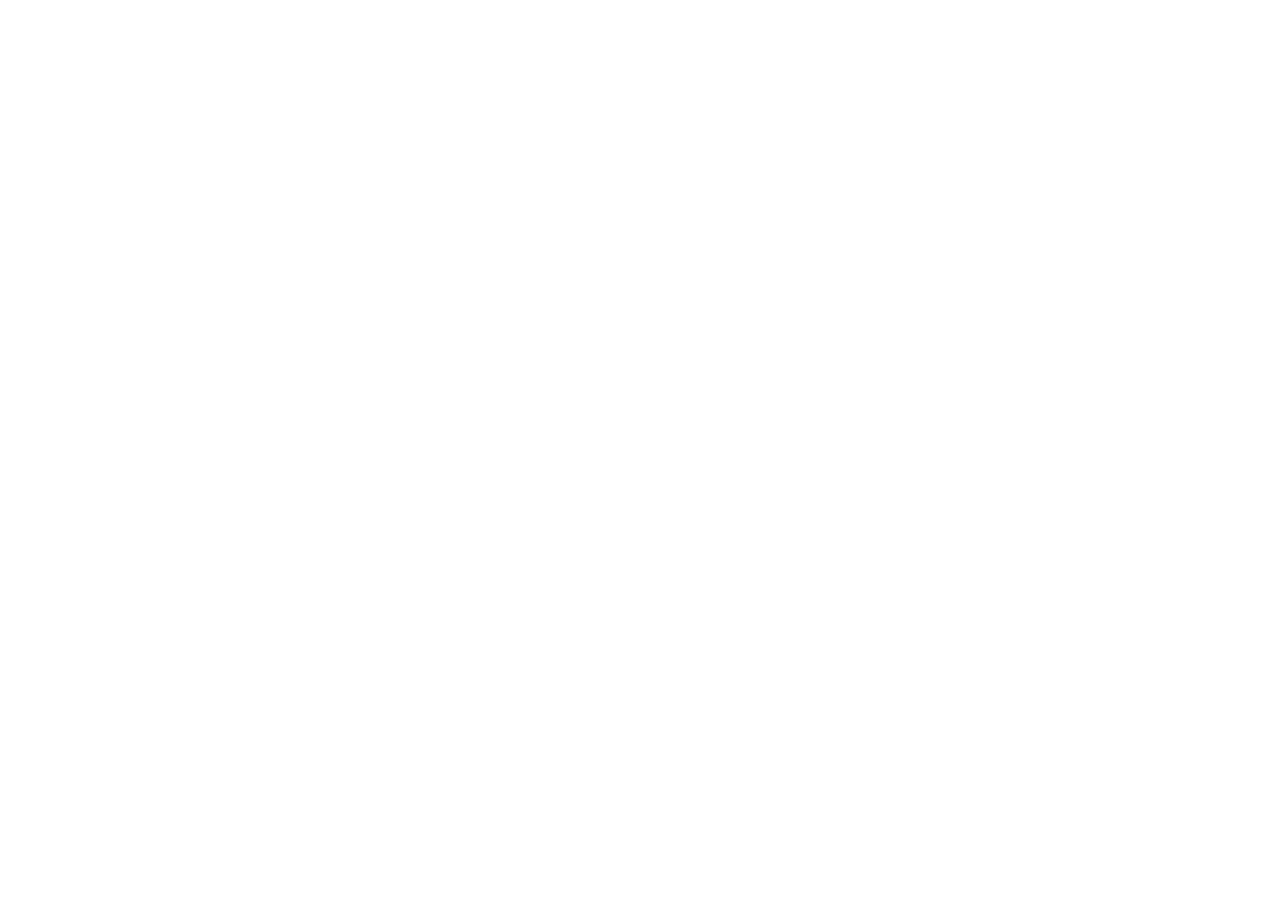
==== work.html @ 1906bca0 "Navbar" ====
<!DOCTYPE html>
<html lang="en">
<head>
    <meta charset="UTF-8">
    <meta name="viewport" content="width=device-width, initial-scale=1.0">
    <link rel="stylesheet" href="./style.css">
    <title>Document</title>
</head>
<body>
    
</body>
</html>
---- style.css ----
body, html {
    margin: 0px;
    padding 0; 
    text-align: center;
    max-width: 1440px;
    min-width: 320px;
    margin-left: auto;
    margin-right: auto;
}


nav {
    display: flex;
    flex-direction: row;
    justify-content: space-between;
    background-color: white;
    align-items: center;
    align-self: stretch;
}

nav div {
    font-size: 24px;
    margin: 32px;
    color: black;
    font-family: Inter ;
}

nav section {
    display: flex;
}

a {
    color: rgb(0, 0, 0);
    text-decoration: none;
  }


h1 {
    font-size: 36px;
    font-family: inter;

}

h2 {
    padding: 64px 64px 0px 64px;
    font-family: inter;
    font-weight: 400;
    text-align: center;
    line-height: 32px;
    color: rgb(136, 136, 136);
}
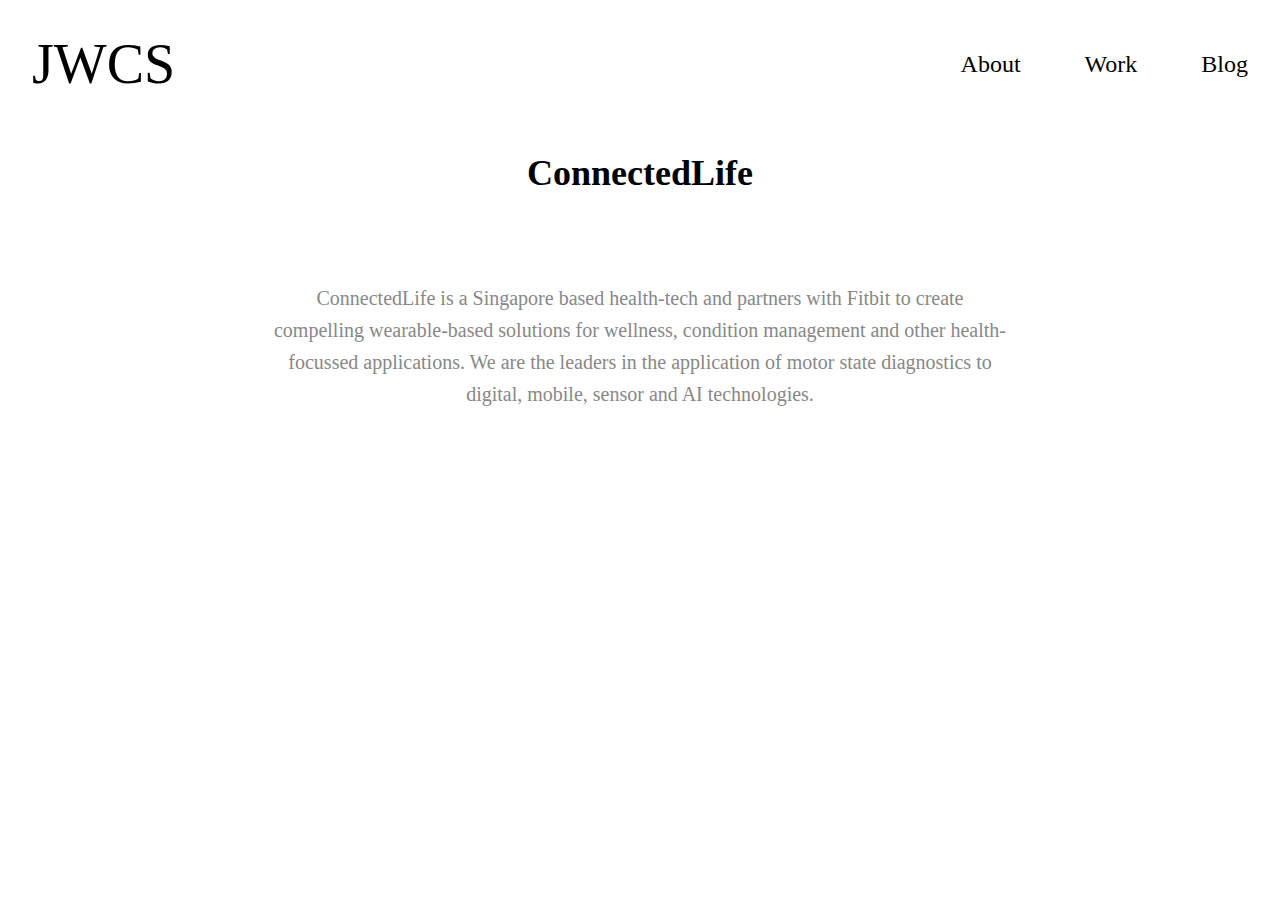
==== commit d55700c6: "About page" ====
--- a/work.html
+++ b/work.html
@@ -4,9 +4,23 @@
     <meta charset="UTF-8">
     <meta name="viewport" content="width=device-width, initial-scale=1.0">
     <link rel="stylesheet" href="./style.css">
-    <title>Document</title>
+    <title>Project 1</title>
 </head>
 <body>
+    <nav>
+        <div class="logo-type"> JWCS</div> 
+        <section>
+        <div><a href="index.html" target="_blank">About</a></div>
+        <div><a href="work.html" target="_blank">Work</a></div>
+        <div><a href="blog.html" target="_blank">Blog</a></div>
+        </section>
+    </nav>
+    <header>
+        <div class="work" >
+        <h1>ConnectedLife</h1>
+        <h2>ConnectedLife is a Singapore based health-tech and partners with Fitbit to create compelling wearable-based solutions for wellness, condition management and other health-focussed applications. We are the leaders in the application of motor state diagnostics to digital, mobile, sensor and AI technologies.</h2>
+        </div>
+    </header>
     
 </body>
 </html>--- a/style.css
+++ b/style.css
@@ -1,11 +1,12 @@
 body, html {
     margin: 0px;
-    padding 0; 
+    padding: 0px;
     text-align: center;
     max-width: 1440px;
     min-width: 320px;
     margin-left: auto;
     margin-right: auto;
+    height: 100vh
 }
 
 
@@ -22,7 +23,13 @@
     font-size: 24px;
     margin: 32px;
     color: black;
-    font-family: Inter ;
+    font-family: Inter;
+}
+
+.logo-type {
+    font-family: inria san serif;
+    font-size: 56px;
+    font-weight: 200;
 }
 
 nav section {
@@ -44,10 +51,44 @@
 h2 {
     padding: 64px 64px 0px 64px;
     font-family: inter;
+    font-size: 20px;
     font-weight: 400;
     text-align: center;
     line-height: 32px;
     color: rgb(136, 136, 136);
 }
 
+/*class About Page*/
 
+.praise-from-peers {
+    max-width: 863px;
+    margin-left: auto;
+    margin-right: auto;
+}
+
+
+.circular--square { 
+    max-height: 48px;
+    max-width: 48px;
+    border-radius: 80%;
+    font-family: inter;
+}
+
+
+/*class Work Page*/
+
+.work {
+    max-width: 863px;
+    margin-left: auto;
+    margin-right: auto;
+}
+
+.profile-image {
+    display: flex;
+    align-items: center;
+    flex-direction: column;
+    justify-content: space-between;
+    color: rgb(136, 136, 136);
+    font-size: 16px;
+    font-family: inter;
+}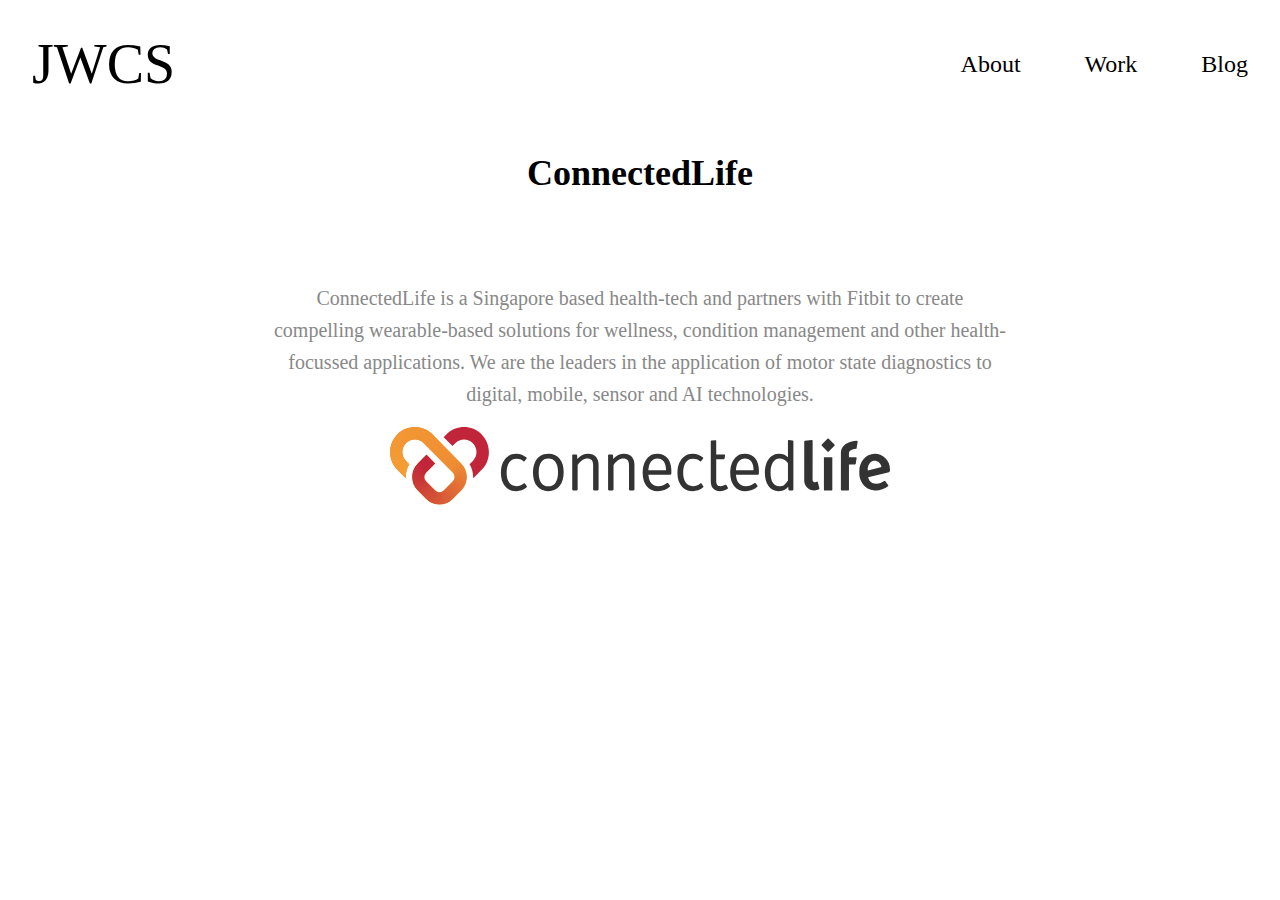
==== commit 22622f87: "work page" ====
--- a/work.html
+++ b/work.html
@@ -20,6 +20,10 @@
         <h1>ConnectedLife</h1>
         <h2>ConnectedLife is a Singapore based health-tech and partners with Fitbit to create compelling wearable-based solutions for wellness, condition management and other health-focussed applications. We are the leaders in the application of motor state diagnostics to digital, mobile, sensor and AI technologies.</h2>
         </div>
+        <Section>
+            <div><img src="colife-logo-horizontal-light.svg"></div>
+        </Section>
+    
     </header>
     
 </body>
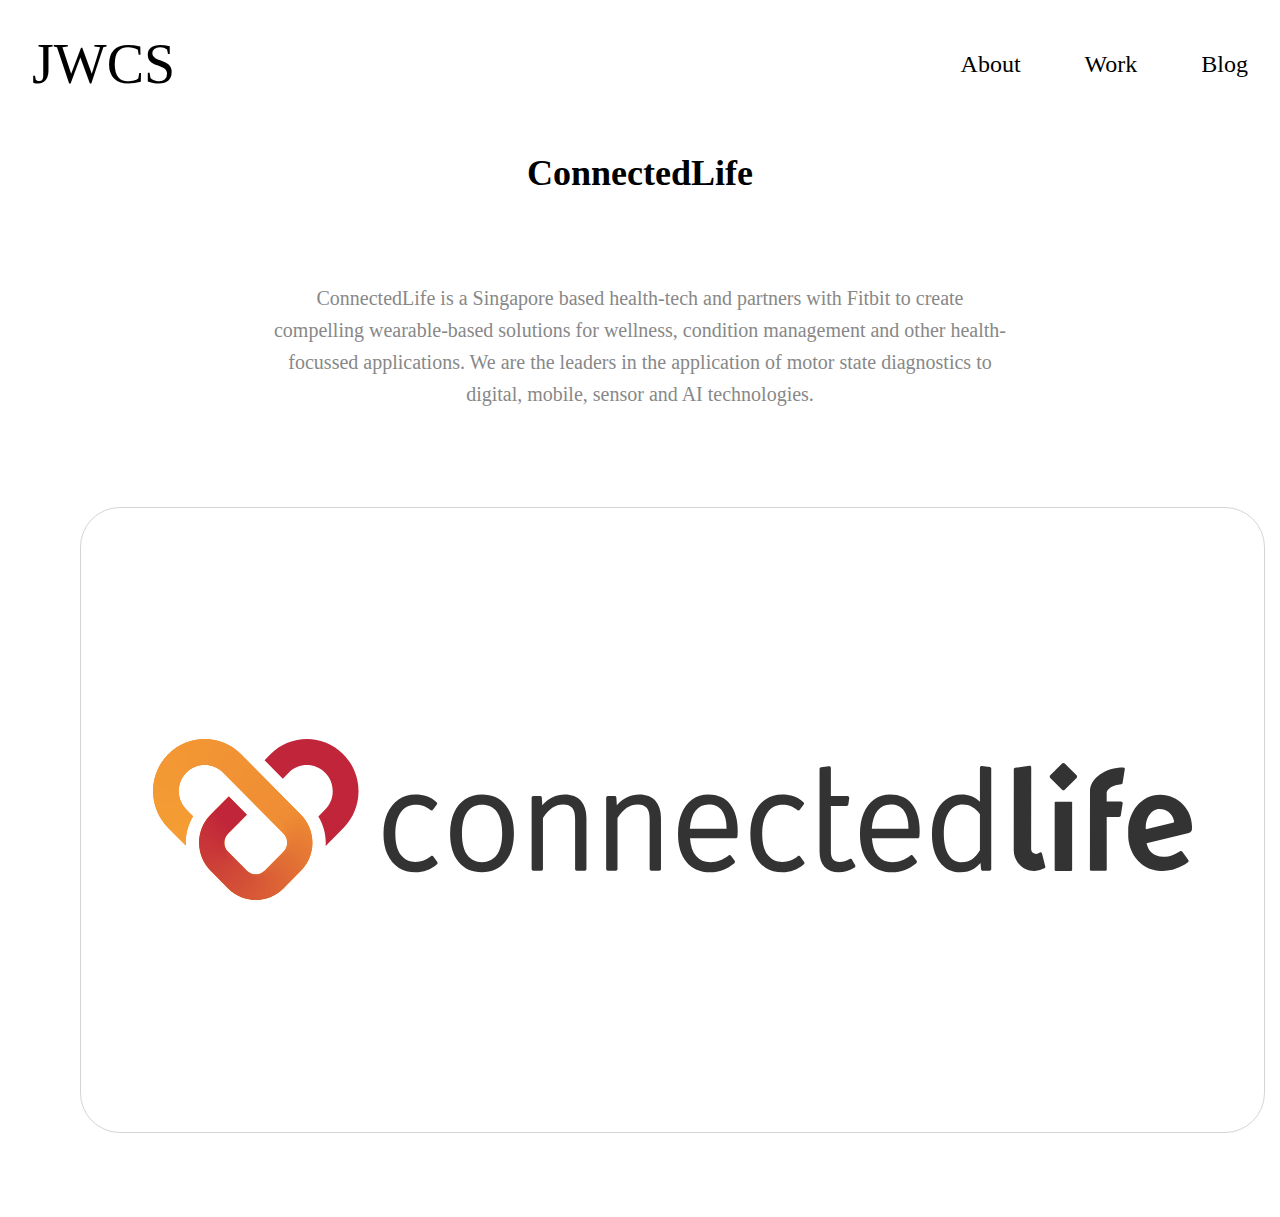
==== commit 86a99128: "about page" ====
--- a/work.html
+++ b/work.html
@@ -20,7 +20,7 @@
         <h1>ConnectedLife</h1>
         <h2>ConnectedLife is a Singapore based health-tech and partners with Fitbit to create compelling wearable-based solutions for wellness, condition management and other health-focussed applications. We are the leaders in the application of motor state diagnostics to digital, mobile, sensor and AI technologies.</h2>
         </div>
-        <Section>
+        <Section class="project logo">
             <div><img src="colife-logo-horizontal-light.svg"></div>
         </Section>
     
--- a/style.css
+++ b/style.css
@@ -58,7 +58,7 @@
     color: rgb(136, 136, 136);
 }
 
-/*class About Page*/
+/* About Page*/
 
 .praise-from-peers {
     max-width: 863px;
@@ -74,8 +74,17 @@
     font-family: inter;
 }
 
+.profile-image {
+    display: flex;
+    align-items: center;
+    flex-direction: column;
+    justify-content: space-between;
+    color: rgb(136, 136, 136);
+    font-size: 20px;
+    font-family: inter;
+}
 
-/*class Work Page*/
+/* Work Page*/
 
 .work {
     max-width: 863px;
@@ -83,12 +92,14 @@
     margin-right: auto;
 }
 
-.profile-image {
-    display: flex;
-    align-items: center;
-    flex-direction: column;
-    justify-content: space-between;
-    color: rgb(136, 136, 136);
-    font-size: 16px;
-    font-family: inter;
+
+img {
+    border: 10px;
+    color: black;
+    border: 1px solid #D5D5D5;
+    border-radius: 40px;
+    margin: 80px;
+    padding: 72px;
+    height: 480px;
+    width: 1039px;
 }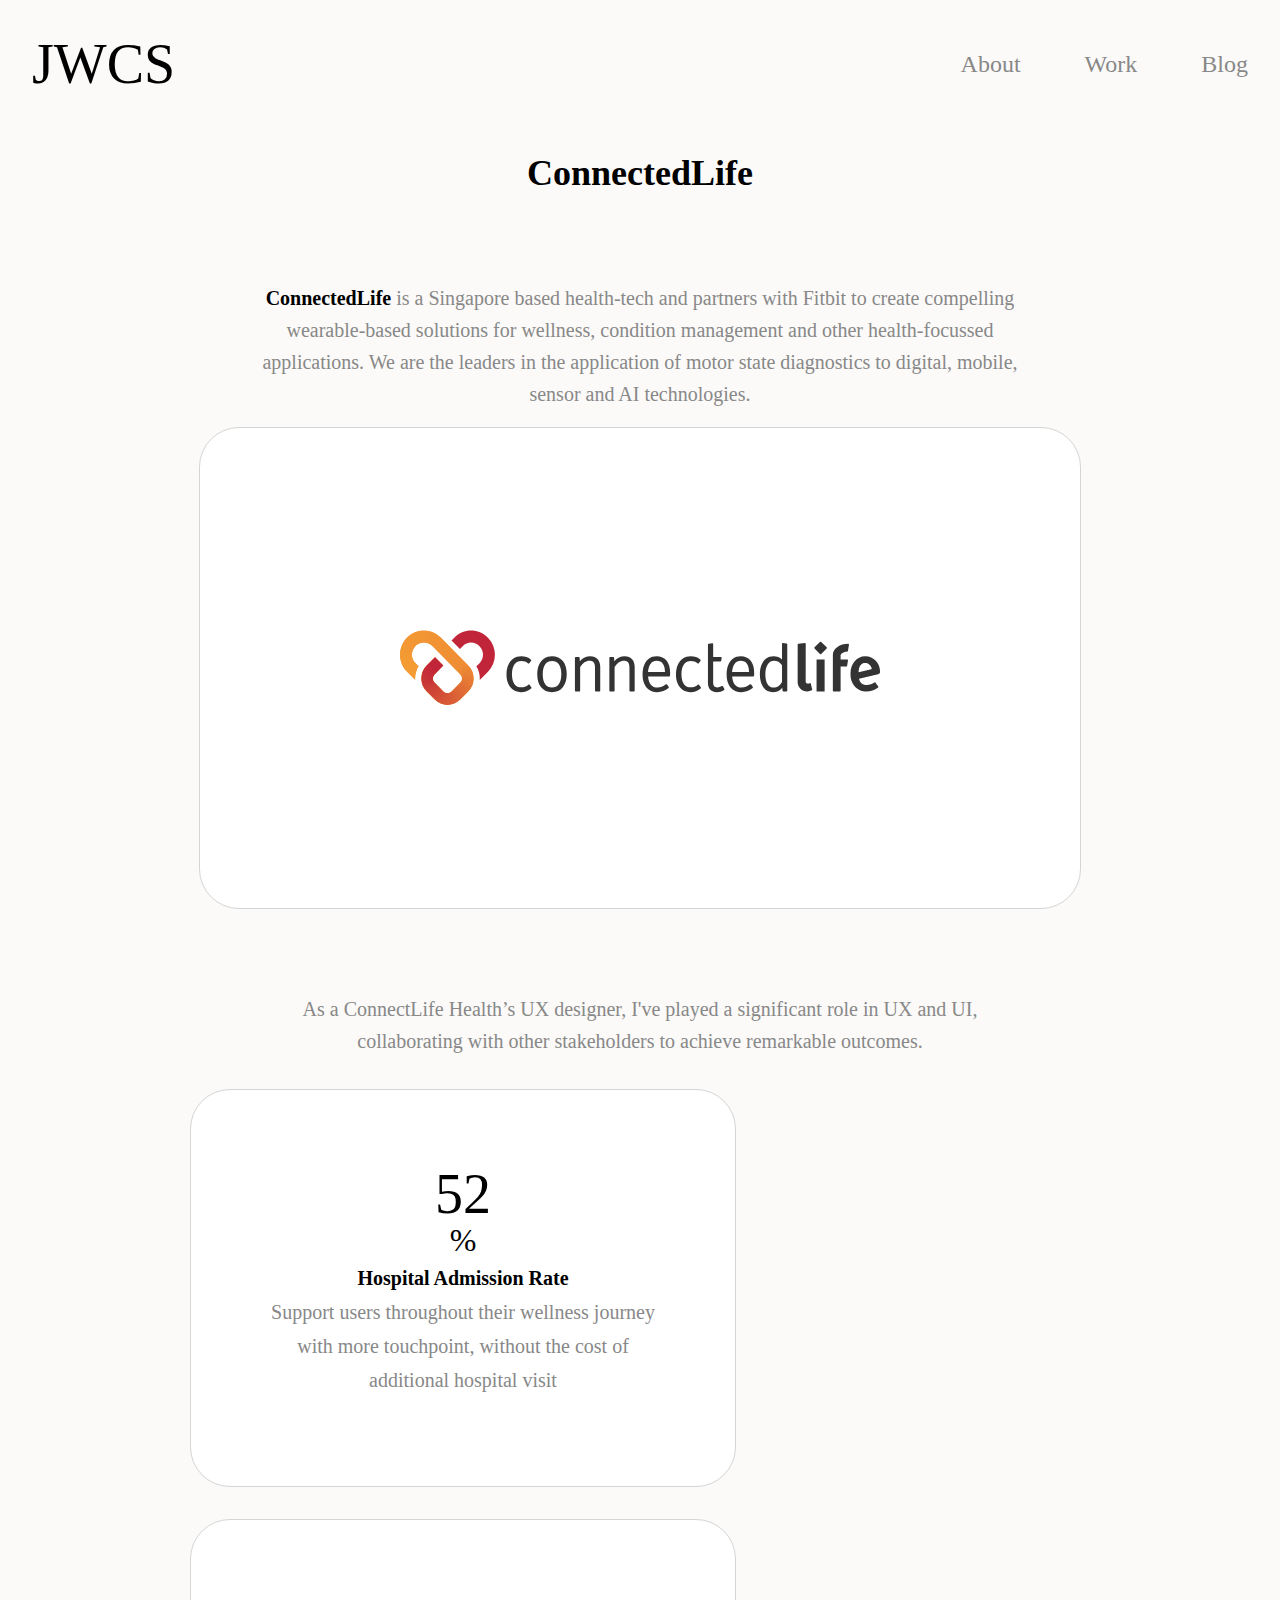
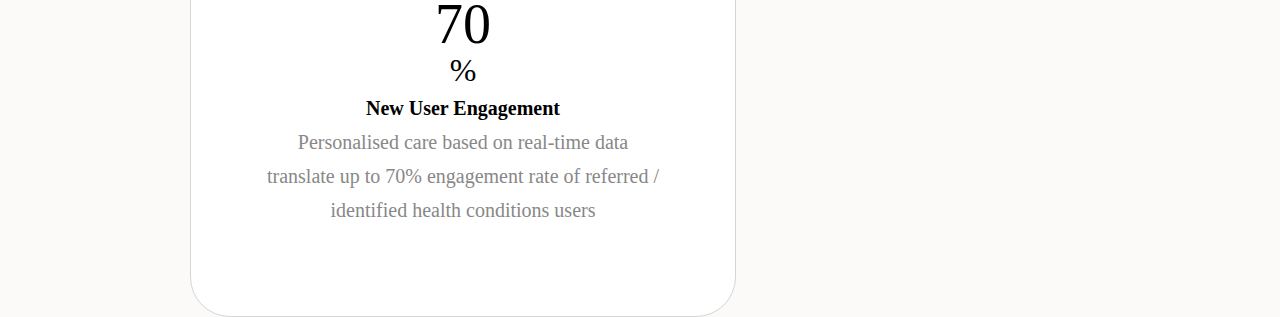
==== commit 16e5964e: "work page" ====
--- a/work.html
+++ b/work.html
@@ -10,20 +10,46 @@
     <nav>
         <div class="logo-type"> JWCS</div> 
         <section>
-        <div><a href="index.html" target="_blank">About</a></div>
-        <div><a href="work.html" target="_blank">Work</a></div>
-        <div><a href="blog.html" target="_blank">Blog</a></div>
+        <div><a href="index.html" target="_parent">About</a></div>
+        <div><a href="work.html" target="_parent">Work</a></div>
+        <div><a href="blog.html" target="_parent">Blog</a></div>
         </section>
     </nav>
     <header>
         <div class="work" >
         <h1>ConnectedLife</h1>
-        <h2>ConnectedLife is a Singapore based health-tech and partners with Fitbit to create compelling wearable-based solutions for wellness, condition management and other health-focussed applications. We are the leaders in the application of motor state diagnostics to digital, mobile, sensor and AI technologies.</h2>
-        </div>
+        <h2><span class="companyname">ConnectedLife</span> is a Singapore based health-tech and partners with Fitbit to create compelling wearable-based solutions for wellness, condition management and other health-focussed applications. We are the leaders in the application of motor state diagnostics to digital, mobile, sensor and AI technologies.</h2>
         <Section class="project logo">
             <div><img src="colife-logo-horizontal-light.svg"></div>
         </Section>
-    
+            <h2>As a ConnectLife Health’s UX designer, I've played a significant role in UX and UI, collaborating with other stakeholders to achieve remarkable outcomes.</h2>
+        <section class="about-page-metric">
+        <div class="my-table">  
+            <div class="my-cell"><span class="number">52</span></div> 
+            <div class="my-cell"><span class="symbol">%</span></div>
+            <div class="metric-1">  
+            <div class="content"><span class="title">Hospital Admission Rate</span>
+            </div> 
+            <div class="content">
+                <span class="body">Support users throughout their wellness journey with more touchpoint, without the cost of additional hospital visit</span></div>
+        </div>
+        </section>
+        <section class="about-page-metric">
+            <div class="my-table">  
+                <div class="my-cell"><span class="number">70</span></div> 
+                <div class="my-cell"><span class="symbol">%</span></div>
+                <div class="metric-1">  
+                <div class="content"><span class="title">New User Engagement</span>
+                </div> 
+                <div class="content">
+                    <span class="body">Personalised care based on real-time data translate up to 70% engagement rate of referred / identified health conditions users</span></div>
+            </div>
+            </section>
+        </div>
+        </div>
+
+
+        
     </header>
     
 </body>
--- a/style.css
+++ b/style.css
@@ -6,7 +6,8 @@
     min-width: 320px;
     margin-left: auto;
     margin-right: auto;
-    height: 100vh
+    height: 100vh;
+    background-color: #FBFAF8;
 }
 
 
@@ -14,21 +15,22 @@
     display: flex;
     flex-direction: row;
     justify-content: space-between;
-    background-color: white;
+    background-color: #FBFAF8;
     align-items: center;
     align-self: stretch;
 }
 
 nav div {
     font-size: 24px;
+    color: #888888;
     margin: 32px;
-    color: black;
     font-family: Inter;
 }
 
 .logo-type {
     font-family: inria san serif;
     font-size: 56px;
+    color: black;
     font-weight: 200;
 }
 
@@ -36,16 +38,24 @@
     display: flex;
 }
 
+
 a {
-    color: rgb(0, 0, 0);
+    color: #888888;
     text-decoration: none;
   }
 
+  a:active { 
+    color: black
+}
+
+  a:hover {
+    color: black;
+    text-decoration: none;
+  }
 
 h1 {
     font-size: 36px;
     font-family: inter;
-
 }
 
 h2 {
@@ -87,19 +97,69 @@
 /* Work Page*/
 
 .work {
-    max-width: 863px;
+    max-width: 900px;
     margin-left: auto;
     margin-right: auto;
 }
 
+.companyname {
+    font-size: 20px;
+    font-weight: bold;
+    font-family: inter;
+    color: black;
+    text-align: center
+    vertical-align: text-bottom;
+}
 
 img {
     border: 10px;
     color: black;
     border: 1px solid #D5D5D5;
     border-radius: 40px;
-    margin: 80px;
-    padding: 72px;
+    padding-inline: 200px;
     height: 480px;
-    width: 1039px;
-}+    width: 480px;
+    align-items: center;
+    background-color: #ffffff;
+    margin-left: auto;
+    margin-right: auto;
+
+}
+
+
+
+.number{
+    font-size: 56px;
+}
+
+.symbol {
+    font-size: 32px;
+}
+
+
+.title {
+    font-size: 20px;
+    font-weight: bold;
+    font-family: inter;
+
+}
+
+.body {
+    font-size: 20px;
+    font-family: inter;
+    color: rgb(136, 136, 136);
+    line-height: 32px;
+}
+
+
+.about-page-metric {
+    margin-top: 32px;
+    padding: 88px 72px;
+    max-width: 400px;
+    color: black;
+    border: 1px solid #D5D5D5;
+    border-radius: 40px;
+    background-color: #ffffff;
+    line-height: 32px;
+}
+
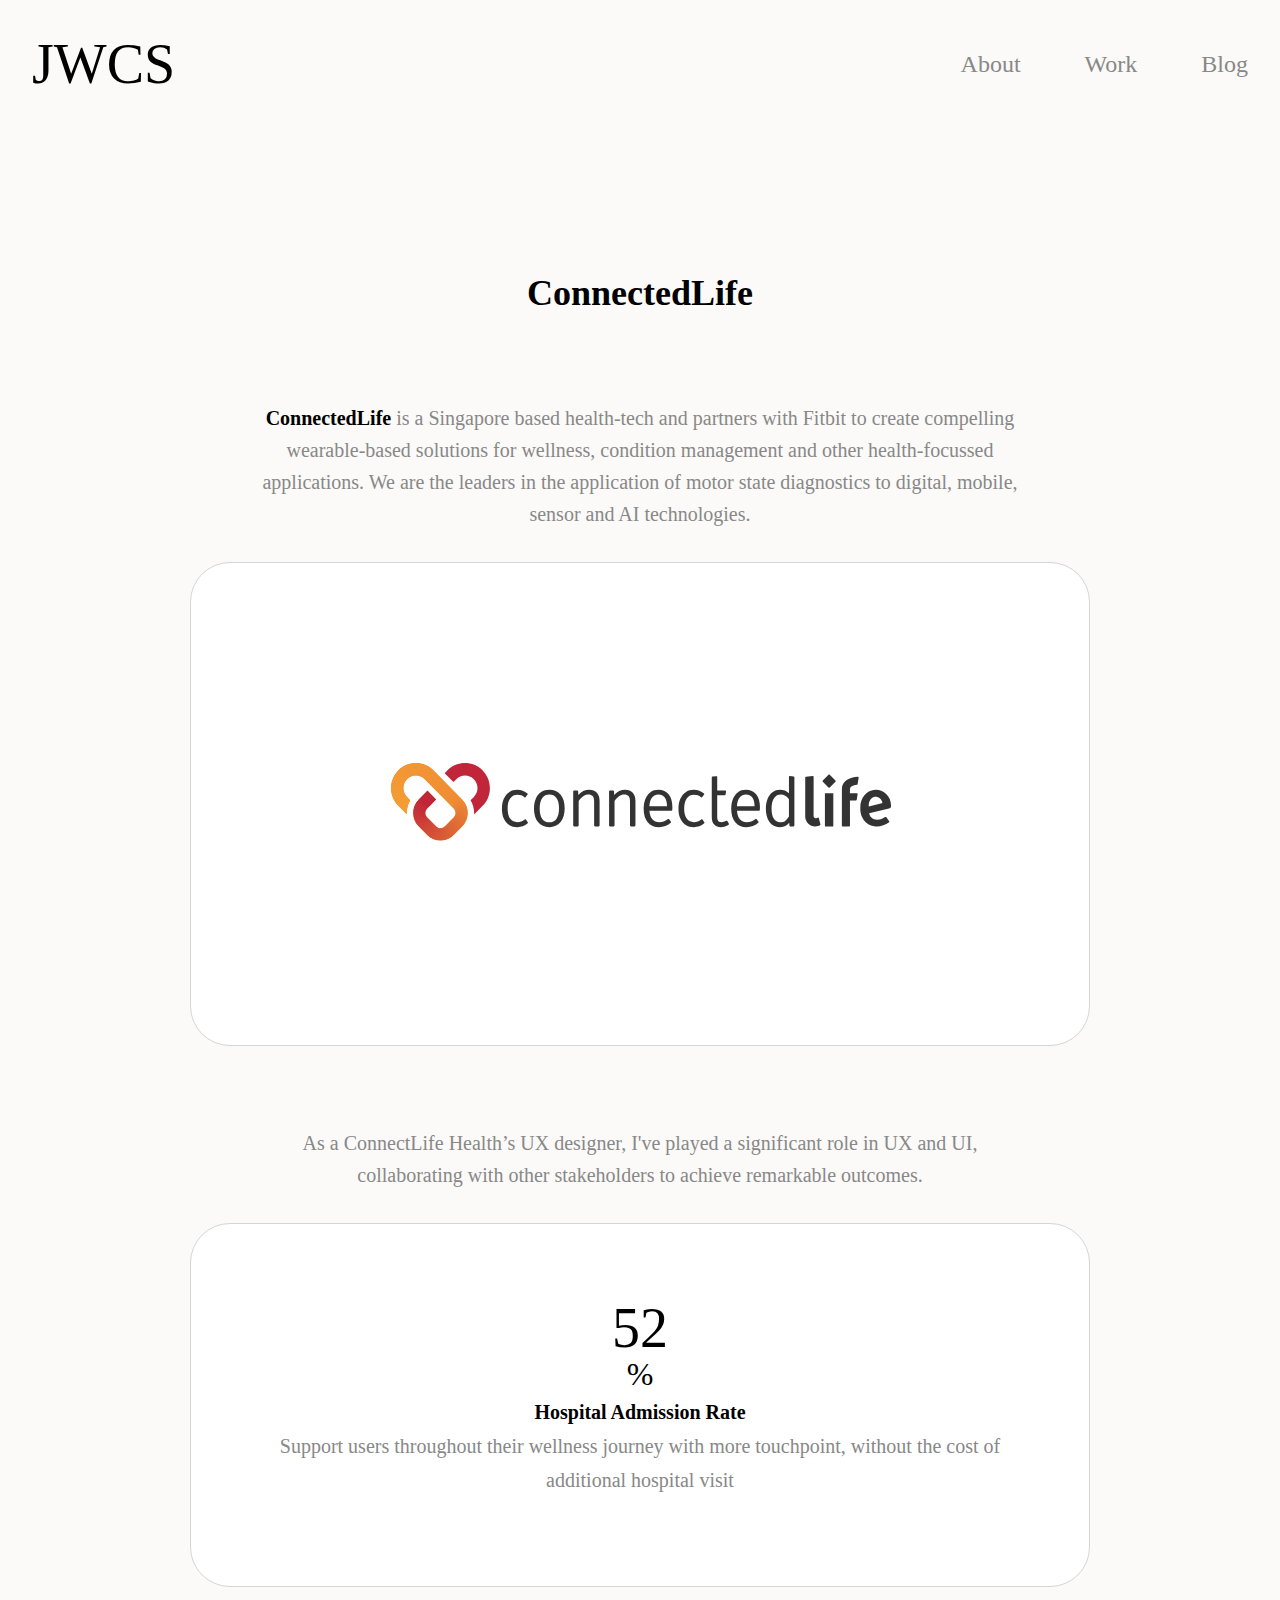
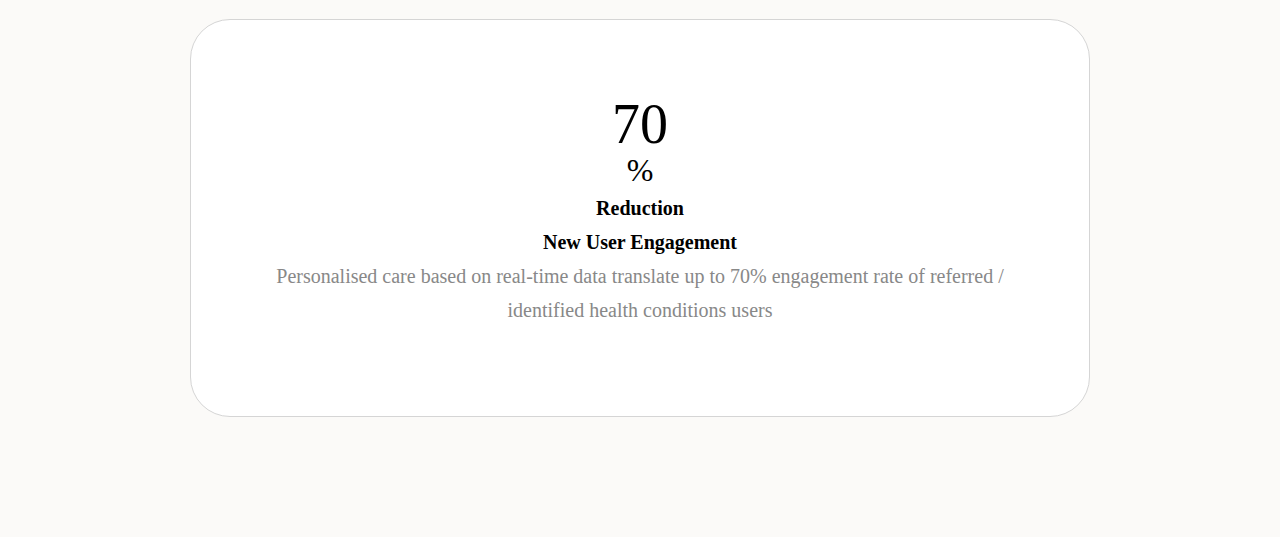
==== commit 2d807a90: "Submit" ====
--- a/work.html
+++ b/work.html
@@ -20,10 +20,10 @@
         <h1>ConnectedLife</h1>
         <h2><span class="companyname">ConnectedLife</span> is a Singapore based health-tech and partners with Fitbit to create compelling wearable-based solutions for wellness, condition management and other health-focussed applications. We are the leaders in the application of motor state diagnostics to digital, mobile, sensor and AI technologies.</h2>
         <Section class="project logo">
-            <div><img src="colife-logo-horizontal-light.svg"></div>
+            <div class="svg" ><img src="colife-logo-horizontal-light.svg"></div>
         </Section>
             <h2>As a ConnectLife Health’s UX designer, I've played a significant role in UX and UI, collaborating with other stakeholders to achieve remarkable outcomes.</h2>
-        <section class="about-page-metric">
+        <section class="flex-container">
         <div class="my-table">  
             <div class="my-cell"><span class="number">52</span></div> 
             <div class="my-cell"><span class="symbol">%</span></div>
@@ -34,11 +34,12 @@
                 <span class="body">Support users throughout their wellness journey with more touchpoint, without the cost of additional hospital visit</span></div>
         </div>
         </section>
-        <section class="about-page-metric">
+        <section class="flex-container">
             <div class="my-table">  
                 <div class="my-cell"><span class="number">70</span></div> 
                 <div class="my-cell"><span class="symbol">%</span></div>
                 <div class="metric-1">  
+                <div class="content"><span class="title"> Reduction</span>
                 <div class="content"><span class="title">New User Engagement</span>
                 </div> 
                 <div class="content">
--- a/style.css
+++ b/style.css
@@ -60,6 +60,7 @@
 
 h2 {
     padding: 64px 64px 0px 64px;
+    margin-bottom: 32px;
     font-family: inter;
     font-size: 20px;
     font-weight: 400;
@@ -71,23 +72,24 @@
 /* About Page*/
 
 .praise-from-peers {
-    max-width: 863px;
+    max-width: 940px;
     margin-left: auto;
     margin-right: auto;
+    padding-block: 120px;
+    line-height: 32px;
 }
 
 
 .circular--square { 
-    max-height: 48px;
-    max-width: 48px;
+    max-height: 56px;
+    max-width: 56px;
     border-radius: 80%;
     font-family: inter;
 }
 
 .profile-image {
-    display: flex;
     align-items: center;
-    flex-direction: column;
+    flex-direction: row;
     justify-content: space-between;
     color: rgb(136, 136, 136);
     font-size: 20px;
@@ -100,6 +102,7 @@
     max-width: 900px;
     margin-left: auto;
     margin-right: auto;
+    padding-block: 120px;
 }
 
 .companyname {
@@ -107,23 +110,15 @@
     font-weight: bold;
     font-family: inter;
     color: black;
-    text-align: center
-    vertical-align: text-bottom;
+    text-align: center;
 }
 
-img {
-    border: 10px;
+.svg {
     color: black;
     border: 1px solid #D5D5D5;
     border-radius: 40px;
-    padding-inline: 200px;
-    height: 480px;
-    width: 480px;
-    align-items: center;
     background-color: #ffffff;
-    margin-left: auto;
-    margin-right: auto;
-
+    padding: 200px;
 }
 
 
@@ -149,17 +144,30 @@
     font-family: inter;
     color: rgb(136, 136, 136);
     line-height: 32px;
+
+
 }
 
 
-.about-page-metric {
+.flex-container {
     margin-top: 32px;
     padding: 88px 72px;
-    max-width: 400px;
     color: black;
     border: 1px solid #D5D5D5;
     border-radius: 40px;
     background-color: #ffffff;
     line-height: 32px;
+    padding-inline: 80px;
 }
 
+
+
+.circular--square {
+    padding-inline: 0px;
+    margin-right: 16px;
+    margin-bottom: -16px;
+
+    
+ 
+}
+
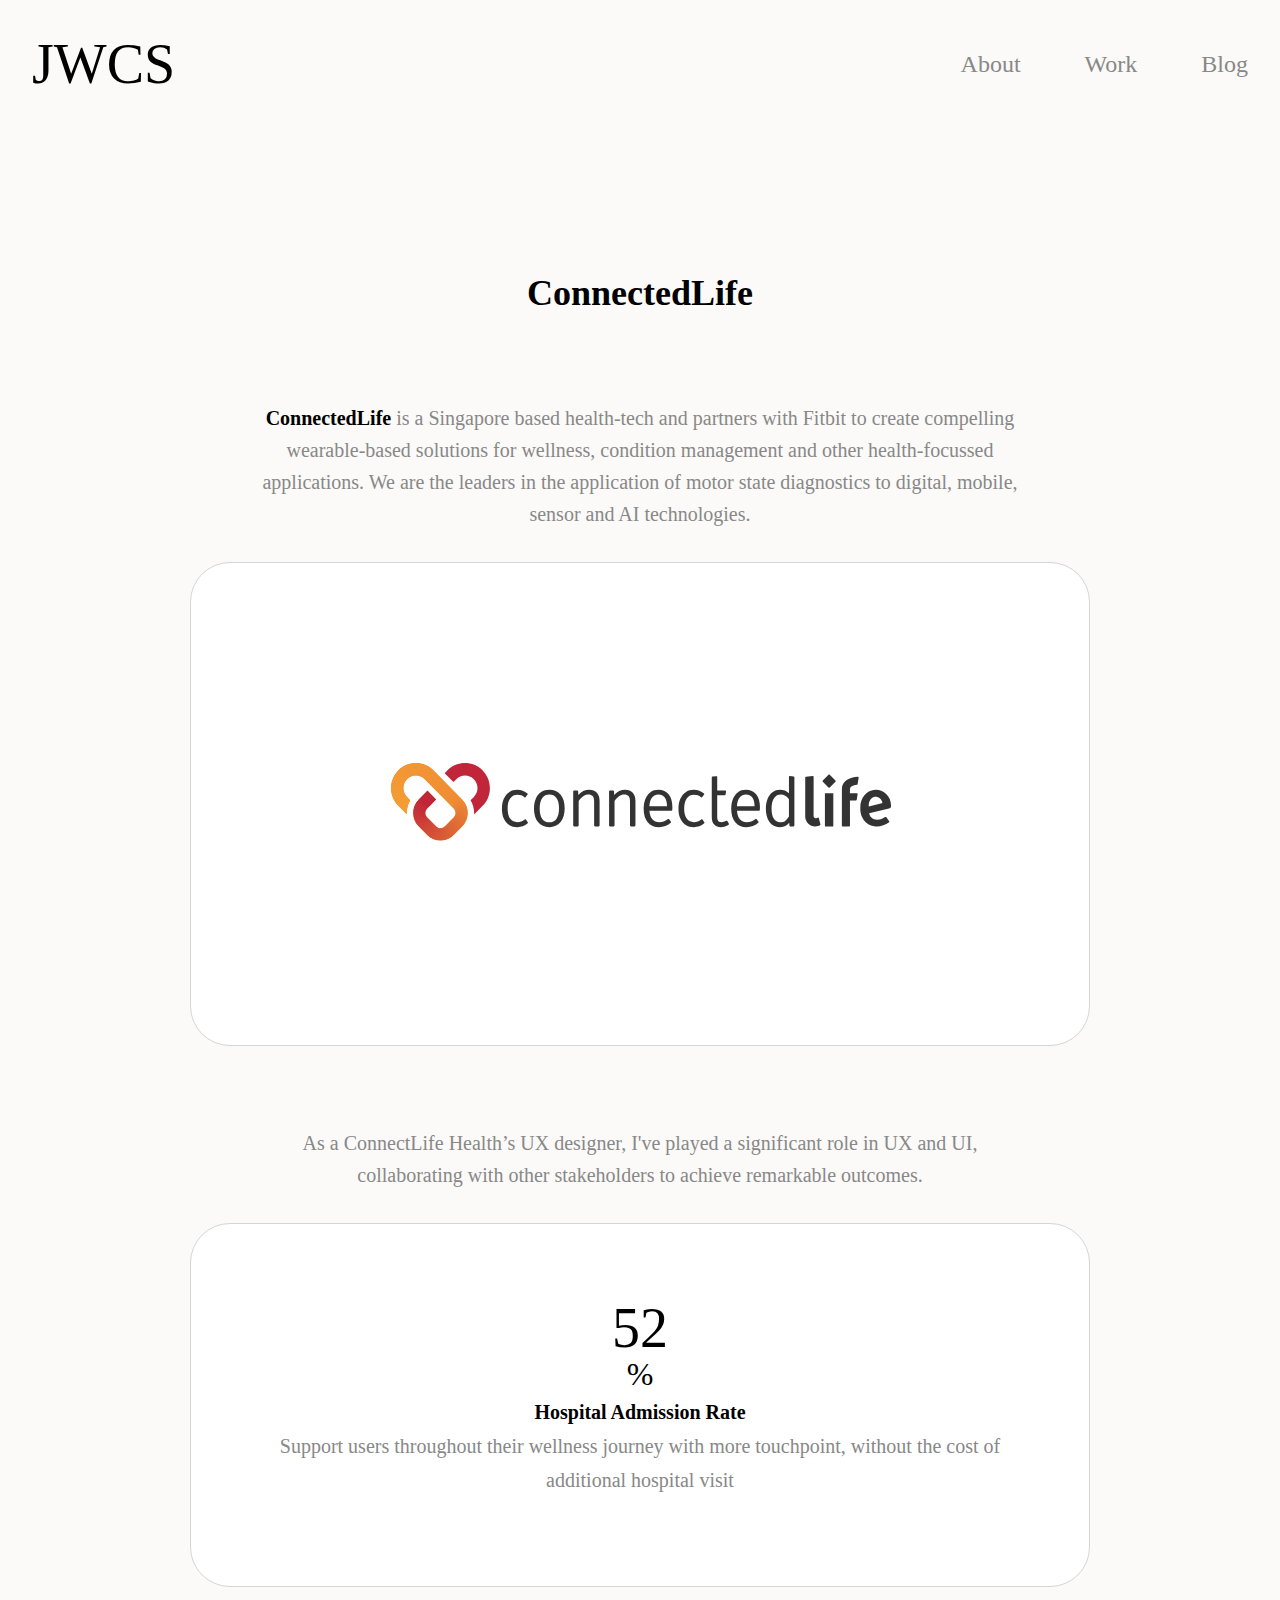
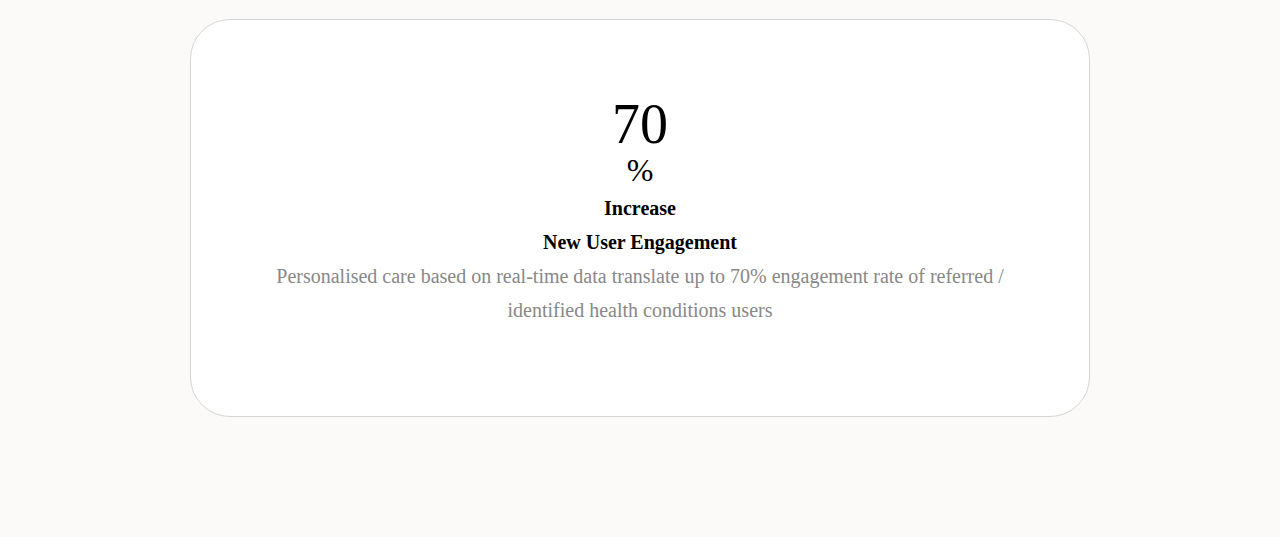
==== commit b11593a4: "updated" ====
--- a/work.html
+++ b/work.html
@@ -39,7 +39,7 @@
                 <div class="my-cell"><span class="number">70</span></div> 
                 <div class="my-cell"><span class="symbol">%</span></div>
                 <div class="metric-1">  
-                <div class="content"><span class="title"> Reduction</span>
+                <div class="content"><span class="title"> Increase</span>
                 <div class="content"><span class="title">New User Engagement</span>
                 </div> 
                 <div class="content">
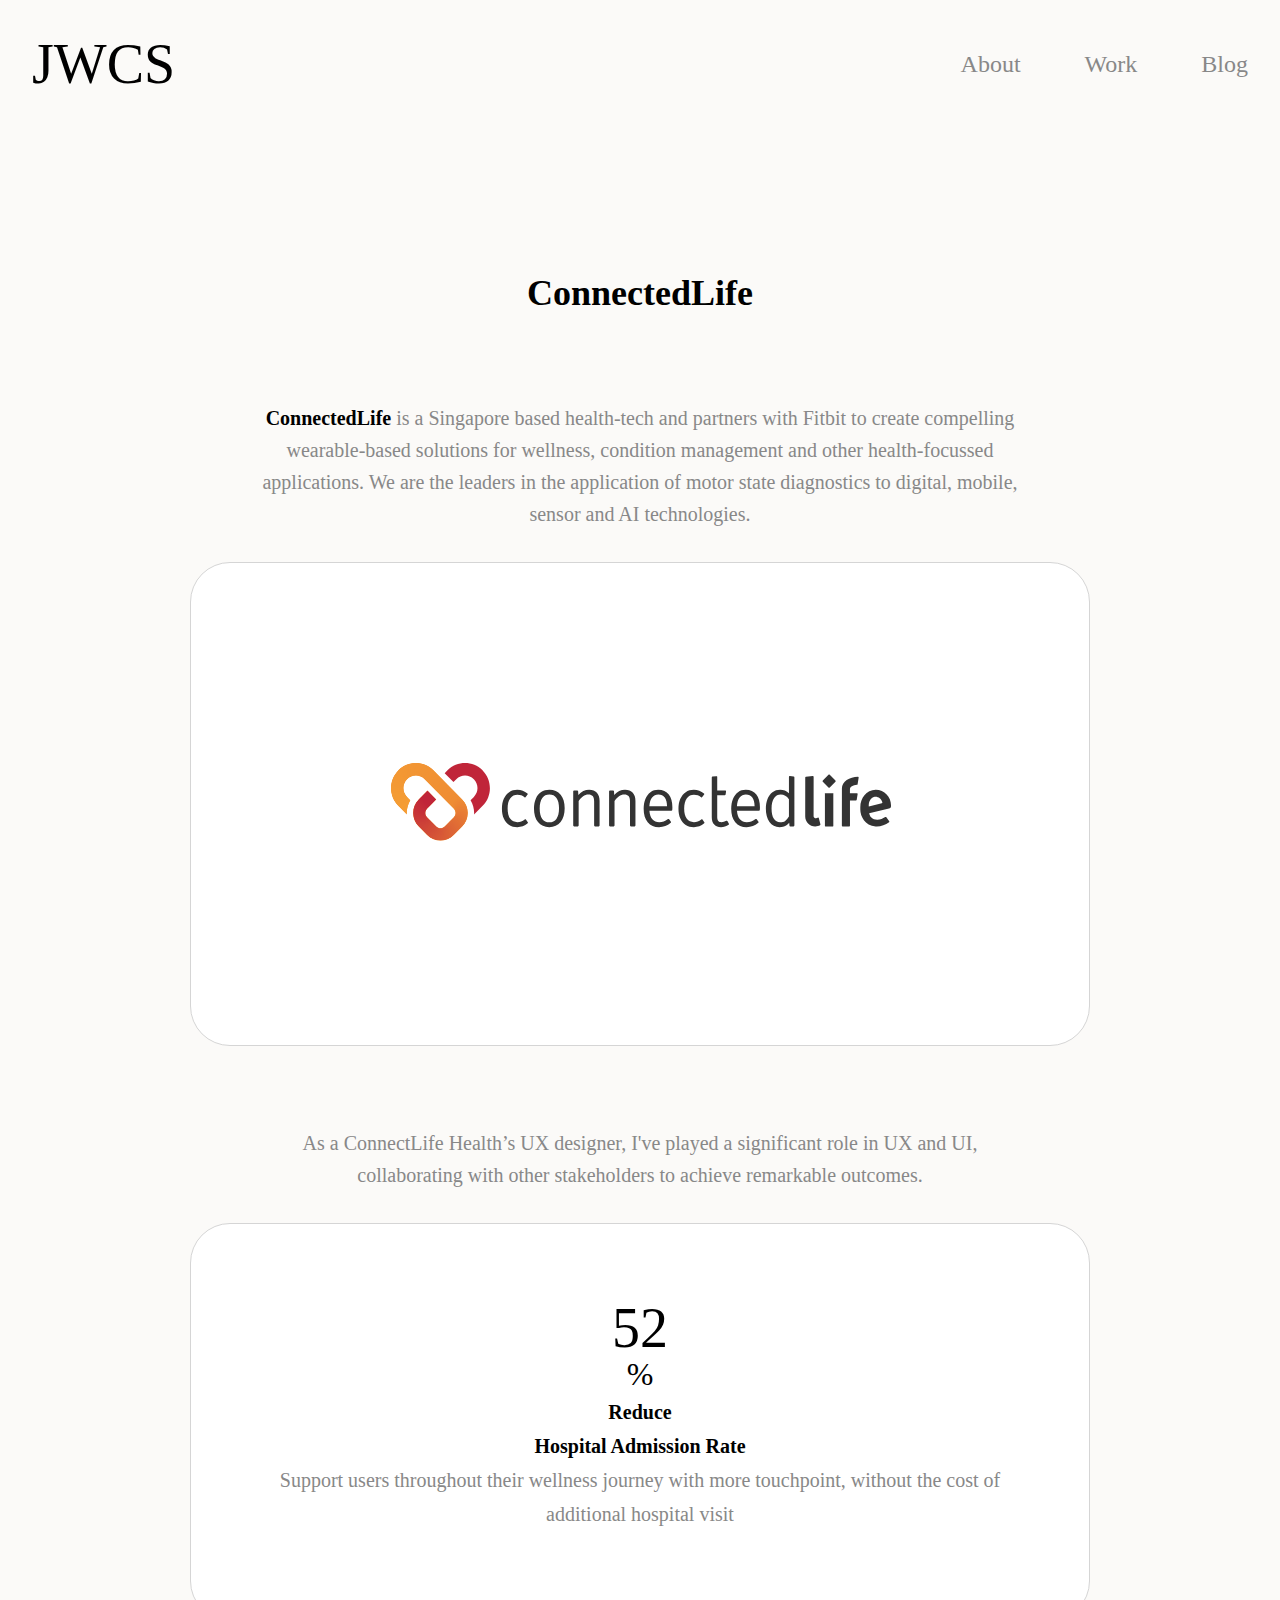
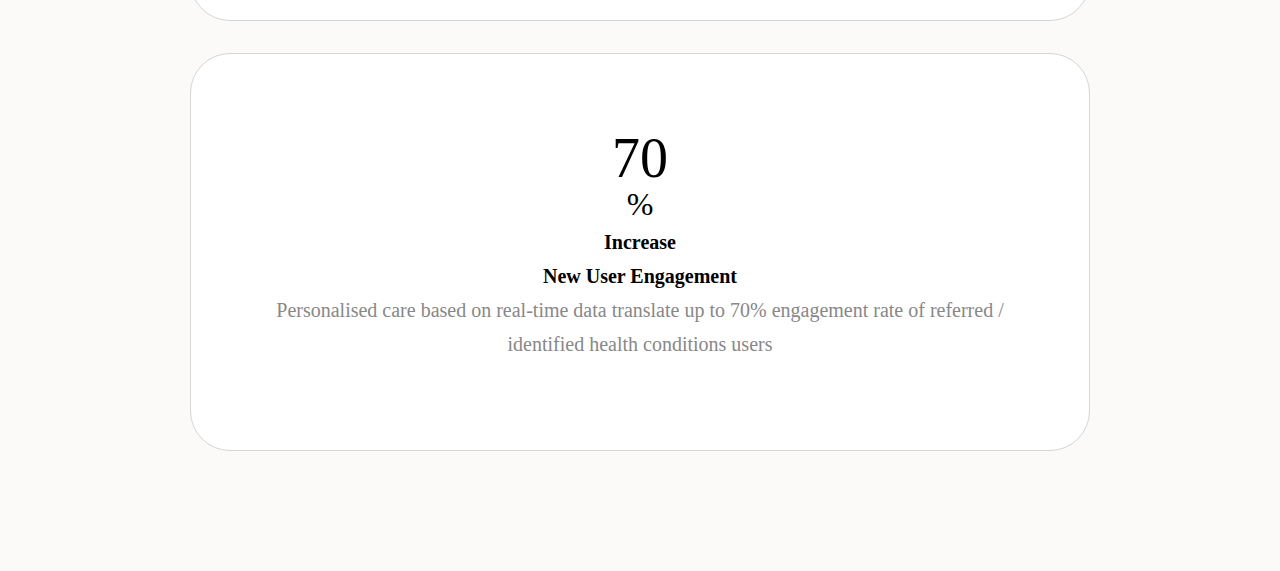
==== commit 071c485a: "updated" ====
--- a/work.html
+++ b/work.html
@@ -28,6 +28,7 @@
             <div class="my-cell"><span class="number">52</span></div> 
             <div class="my-cell"><span class="symbol">%</span></div>
             <div class="metric-1">  
+            <div class="content"><span class="title"> Reduce</span>
             <div class="content"><span class="title">Hospital Admission Rate</span>
             </div> 
             <div class="content">
